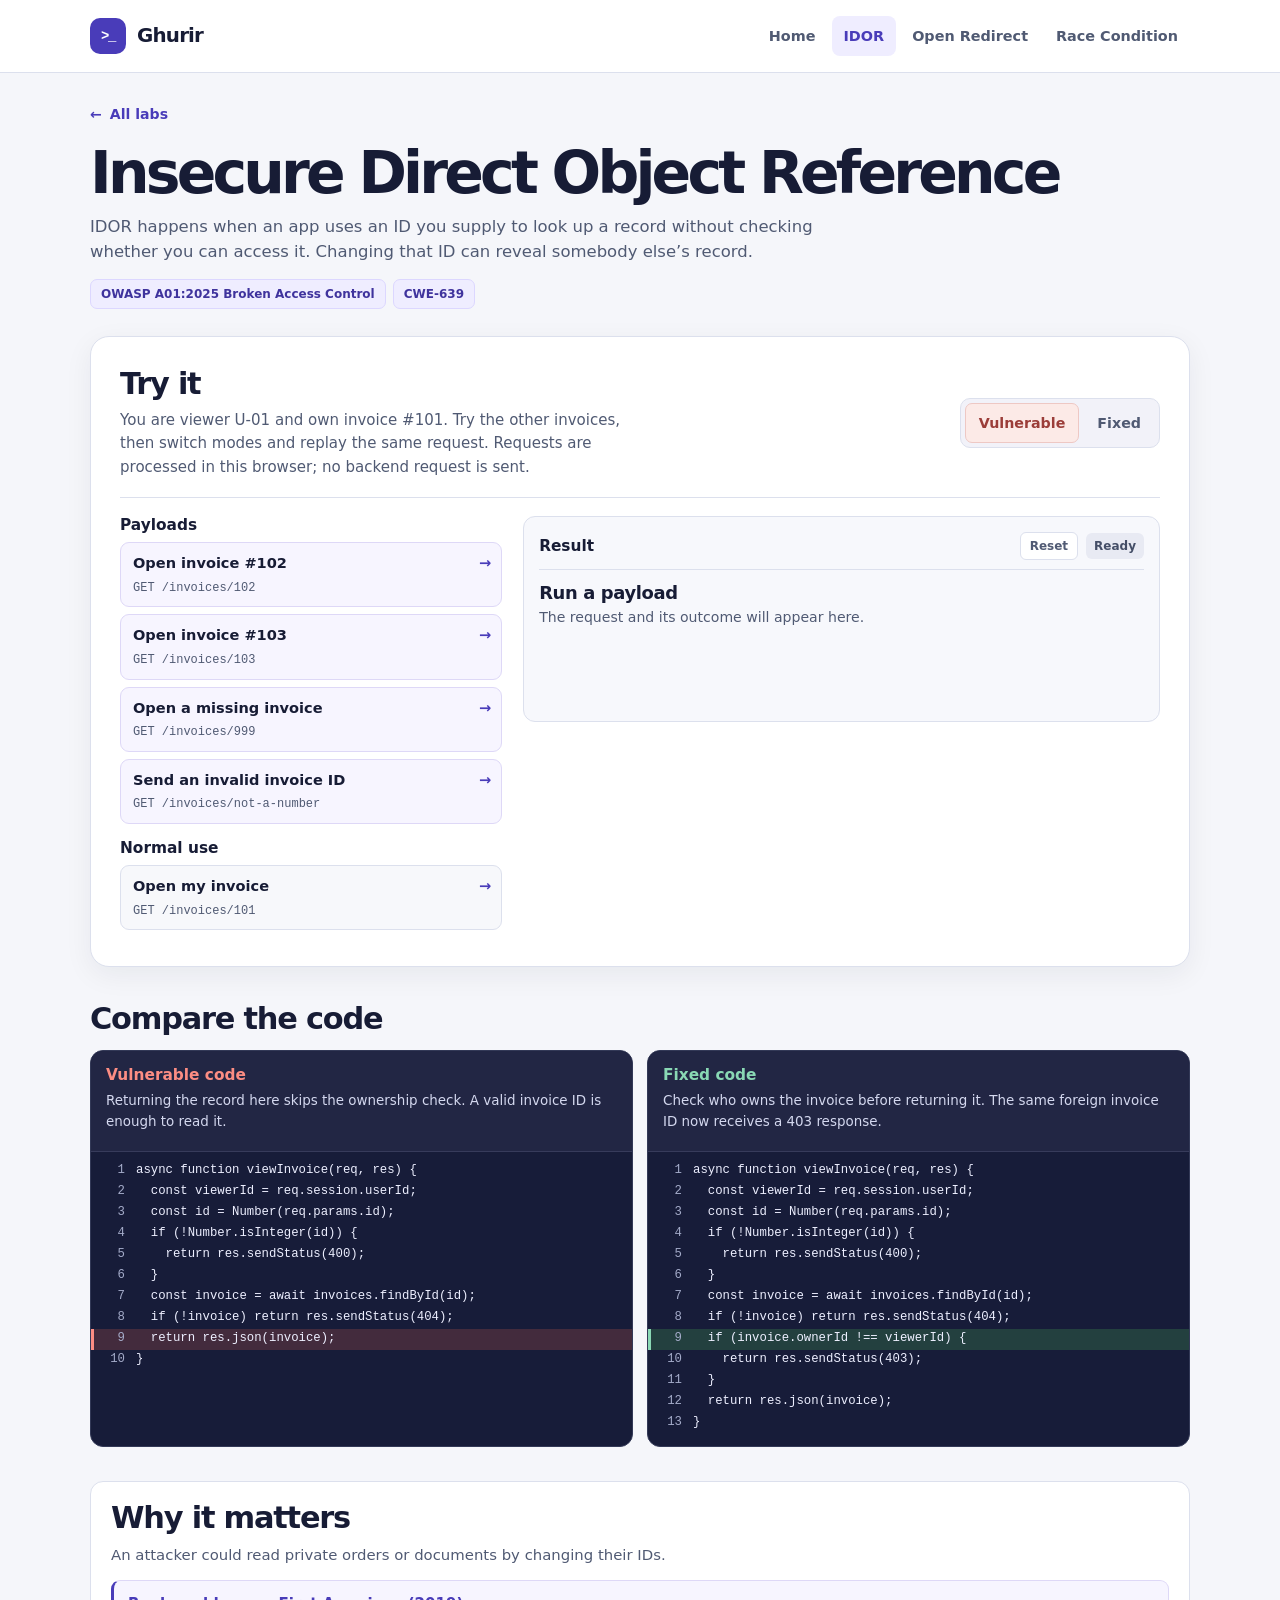
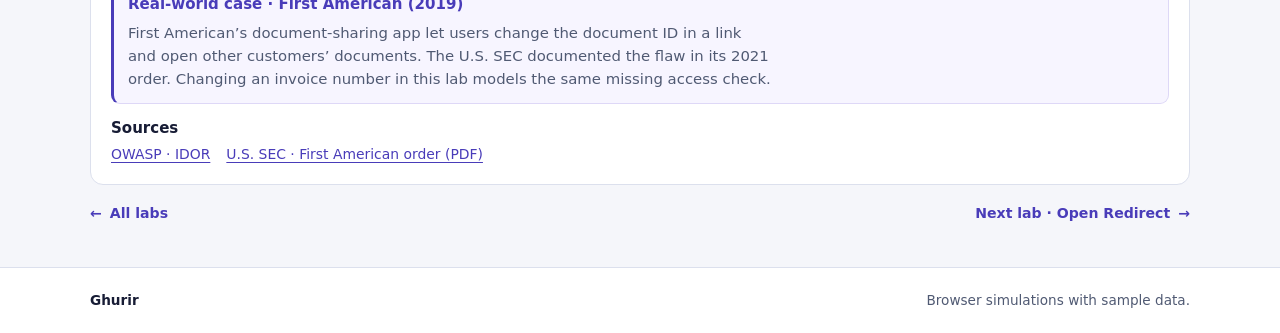
==== idor.html @ 22956009 "Initial commit" ====
<!doctype html>
<html lang="en">
<head>
  <meta charset="utf-8">
  <meta name="viewport" content="width=device-width, initial-scale=1">
  <meta name="description" content="Change an invoice number to see what happens when ownership goes unchecked.">
  <meta name="theme-color" content="#f5f6fa">
  <title>IDOR · Ghurir</title>
  <link rel="icon" type="image/png" href="./assets/icon.png">
  <link rel="stylesheet" href="./assets/styles.css">
  <script defer src="./assets/labs.js"></script>
  <script defer src="./assets/sandbox.js"></script>
</head>
<body>
  <a class="skip-link" href="#main">Skip to content</a>
  <header class="site-header">
    <div class="wrap header-inner">
      <a class="brand" href="./index.html">
        <span class="brand-mark" aria-hidden="true">&gt;_</span>
        <span>Ghurir</span>
      </a>
      <nav class="site-nav" aria-label="Main navigation">
        <a href="./index.html">Home</a>
        <a href="./idor.html" aria-current="page">IDOR</a>
        <a href="./open-redirect.html">Open Redirect</a>
        <a href="./race-condition.html">Race Condition</a>
      </nav>
    </div>
  </header>
  <main id="main" class="wrap lab-page">
    <a class="back-link" href="./index.html#labs"><span aria-hidden="true">←</span> All labs</a>
    <header class="lab-intro">
      <h1>Insecure Direct Object Reference</h1>
      <p>IDOR happens when an app uses an ID you supply to look up a record without checking whether you can access it. Changing that ID can reveal somebody else’s record.</p>
      <ul class="classification" aria-label="Vulnerability classification">
        <li><a href="https://top10.owasp.org/2025/A01_2025-Broken_Access_Control/" target="_blank" rel="noopener">OWASP A01:2025 Broken Access Control</a></li>
        <li><a href="https://cwe.mitre.org/data/definitions/639.html" target="_blank" rel="noopener">CWE-639</a></li>
      </ul>
    </header>

    <section class="sandbox" data-sandbox="idor" data-mode="vulnerable" aria-labelledby="try-title">
      <div class="sandbox-header">
        <div>
          <h2 id="try-title">Try it</h2>
          <p>You are viewer U-01 and own invoice #101. Try the other invoices, then switch modes and replay the same request. Requests are processed in this browser; no backend request is sent.</p>
        </div>
        <div class="mode-picker" role="group" aria-label="Simulation mode">
          <button type="button" data-mode-button="vulnerable" aria-pressed="true">Vulnerable</button>
          <button type="button" data-mode-button="fixed" aria-pressed="false">Fixed</button>
        </div>
      </div>
      <div class="sandbox-grid">
        <div class="actions-panel">
          <h3>Payloads</h3>
          <button type="button" class="payload-button" data-payload="102" data-selected="false">
            <span class="payload-name">Open invoice #102 <span aria-hidden="true">→</span></span>
            <code>GET /invoices/102</code>
          </button>
          <button type="button" class="payload-button" data-payload="103" data-selected="false">
            <span class="payload-name">Open invoice #103 <span aria-hidden="true">→</span></span>
            <code>GET /invoices/103</code>
          </button>
          <button type="button" class="payload-button" data-payload="999" data-selected="false">
            <span class="payload-name">Open a missing invoice <span aria-hidden="true">→</span></span>
            <code>GET /invoices/999</code>
          </button>
          <button type="button" class="payload-button" data-payload="not-a-number" data-selected="false">
            <span class="payload-name">Send an invalid invoice ID <span aria-hidden="true">→</span></span>
            <code>GET /invoices/not-a-number</code>
          </button>
          <h3 class="normal-heading">Normal use</h3>
          <button type="button" class="payload-button normal-button" data-payload="101" data-selected="false">
            <span class="payload-name">Open my invoice <span aria-hidden="true">→</span></span>
            <code>GET /invoices/101</code>
          </button>
        </div>
        <div class="result-panel" data-response aria-busy="false">
          <div class="result-heading">
            <h3>Result</h3>
            <span class="result-tools"><button type="button" class="reset-button" data-reset>Reset</button><span class="badge" data-status data-tone="neutral">Ready</span></span>
          </div>
          <div class="result-summary" role="status" aria-live="polite" aria-atomic="true">
            <h4 data-result-title>Run a payload</h4>
            <p data-result-detail>The request and its outcome will appear here.</p>
          </div>
          <div class="request-panel" data-request hidden>
            <h4 data-request-label>Simulated request</h4>
            <pre><code data-request-text></code></pre>
          </div>
          <div class="result-data" data-result-data></div>
        </div>
      </div>
      <noscript><p class="noscript-note">Enable JavaScript to run the simulation.</p></noscript>
    </section>

    <section class="code-section" aria-labelledby="code-title">
      <h2 id="code-title">Compare the code</h2>
      <div class="code-grid">
        <figure class="code-card" data-code-kind="vulnerable">
          <figcaption>
            <h3>Vulnerable code</h3>
            <p>Returning the record here skips the ownership check. A valid invoice ID is enough to read it.</p>
          </figcaption>
          <pre tabindex="0" aria-label="Vulnerable code example"><code><span class="code-line"><span class="line-number" aria-hidden="true">1</span><span>async function viewInvoice(req, res) {</span></span>
        <span class="code-line"><span class="line-number" aria-hidden="true">2</span><span>  const viewerId = req.session.userId;</span></span>
        <span class="code-line"><span class="line-number" aria-hidden="true">3</span><span>  const id = Number(req.params.id);</span></span>
        <span class="code-line"><span class="line-number" aria-hidden="true">4</span><span>  if (!Number.isInteger(id)) {</span></span>
        <span class="code-line"><span class="line-number" aria-hidden="true">5</span><span>    return res.sendStatus(400);</span></span>
        <span class="code-line"><span class="line-number" aria-hidden="true">6</span><span>  }</span></span>
        <span class="code-line"><span class="line-number" aria-hidden="true">7</span><span>  const invoice = await invoices.findById(id);</span></span>
        <span class="code-line"><span class="line-number" aria-hidden="true">8</span><span>  if (!invoice) return res.sendStatus(404);</span></span>
        <span class="code-line highlighted"><span class="line-number" aria-hidden="true">9</span><span>  return res.json(invoice);</span></span>
        <span class="code-line"><span class="line-number" aria-hidden="true">10</span><span>}</span></span></code></pre>
        </figure>
        <figure class="code-card" data-code-kind="fixed">
          <figcaption>
            <h3>Fixed code</h3>
            <p>Check who owns the invoice before returning it. The same foreign invoice ID now receives a 403 response.</p>
          </figcaption>
          <pre tabindex="0" aria-label="Fixed code example"><code><span class="code-line"><span class="line-number" aria-hidden="true">1</span><span>async function viewInvoice(req, res) {</span></span>
        <span class="code-line"><span class="line-number" aria-hidden="true">2</span><span>  const viewerId = req.session.userId;</span></span>
        <span class="code-line"><span class="line-number" aria-hidden="true">3</span><span>  const id = Number(req.params.id);</span></span>
        <span class="code-line"><span class="line-number" aria-hidden="true">4</span><span>  if (!Number.isInteger(id)) {</span></span>
        <span class="code-line"><span class="line-number" aria-hidden="true">5</span><span>    return res.sendStatus(400);</span></span>
        <span class="code-line"><span class="line-number" aria-hidden="true">6</span><span>  }</span></span>
        <span class="code-line"><span class="line-number" aria-hidden="true">7</span><span>  const invoice = await invoices.findById(id);</span></span>
        <span class="code-line"><span class="line-number" aria-hidden="true">8</span><span>  if (!invoice) return res.sendStatus(404);</span></span>
        <span class="code-line highlighted"><span class="line-number" aria-hidden="true">9</span><span>  if (invoice.ownerId !== viewerId) {</span></span>
        <span class="code-line"><span class="line-number" aria-hidden="true">10</span><span>    return res.sendStatus(403);</span></span>
        <span class="code-line"><span class="line-number" aria-hidden="true">11</span><span>  }</span></span>
        <span class="code-line"><span class="line-number" aria-hidden="true">12</span><span>  return res.json(invoice);</span></span>
        <span class="code-line"><span class="line-number" aria-hidden="true">13</span><span>}</span></span></code></pre>
        </figure>
      </div>
    </section>

    <section class="impact-section" aria-labelledby="impact-title">
      <h2 id="impact-title">Why it matters</h2>
      <p>An attacker could read private orders or documents by changing their IDs.</p>
      <section class="case-study" id="real-world-case" aria-labelledby="case-title">
        <h3 id="case-title">Real-world case · First American (2019)</h3>
        <p>First American’s document-sharing app let users change the document ID in a link and open other customers’ documents. The U.S. SEC documented the flaw in its 2021 order. Changing an invoice number in this lab models the same missing access check.</p>
      </section>
      <h3>Sources</h3>
      <ul class="sources">
        <li><a href="https://community.owasp.org/attacks/insecure_direct_object_reference" target="_blank" rel="noopener">OWASP · IDOR</a></li>
        <li><a href="https://www.sec.gov/files/litigation/admin/2021/34-92176.pdf" target="_blank" rel="noopener">U.S. SEC · First American order (PDF)</a></li>
      </ul>
    </section>
    <nav class="lab-footer" aria-label="Lab navigation">
      <a class="text-link" href="./index.html#labs"><span aria-hidden="true">←</span> All labs</a>
      <a class="text-link" href="./open-redirect.html">Next lab · Open Redirect <span aria-hidden="true">→</span></a>
    </nav>
  </main>
  <footer class="site-footer">
    <div class="wrap footer-inner">
      <a class="footer-brand" href="./index.html">Ghurir</a>
      <span>Browser simulations with sample data.</span>
    </div>
  </footer>
</body>
</html>
---- assets/styles.css ----
:root {
  color-scheme: light;
  --background: #f5f6fa;
  --surface: #ffffff;
  --ink: #171c35;
  --muted: #505a73;
  --line: #dce0ed;
  --brand: #493cb9;
  --brand-light: #efedff;
  --navy: #171c39;
  --positive: #176649;
  --positive-background: #e1f5ec;
  --negative: #9b3d39;
  --negative-background: #fceae7;
  --shadow: 0 8px 28px #151a3510;
  --mono: "IBM Plex Mono", ui-monospace, "Cascadia Mono", Consolas, monospace;
}

* {
  box-sizing: border-box;
}

html {
  scroll-behavior: smooth;
}

body {
  margin: 0;
  color: var(--ink);
  background: var(--background);
  font-family: Inter, system-ui, -apple-system, BlinkMacSystemFont, sans-serif;
  font-size: 1rem;
  line-height: 1.55;
}

button {
  font: inherit;
}

a {
  color: var(--brand);
  text-underline-offset: 0.2em;
}

h1, h2, h3, h4, p {
  margin: 0;
}

code, pre {
  font-family: var(--mono);
}

:focus-visible {
  outline: 3px solid #6758ef;
  outline-offset: 4px;
}

.wrap {
  width: min(1100px, calc(100% - 64px));
  margin-inline: auto;
}

.skip-link {
  position: fixed;
  top: 12px;
  left: 12px;
  z-index: 2;
  padding: 10px 16px;
  border-radius: 8px;
  background: var(--surface);
  transform: translateY(-160%);
}

.skip-link:focus {
  transform: translateY(0);
}

.site-header {
  background: var(--surface);
  border-bottom: 1px solid var(--line);
}

.header-inner {
  display: flex;
  min-height: 72px;
  align-items: center;
  justify-content: space-between;
  gap: 16px;
}

.brand {
  display: inline-flex;
  align-items: center;
  gap: 11px;
  color: var(--ink);
  font-weight: 780;
  font-size: 1.24rem;
  letter-spacing: -0.04em;
  text-decoration: none;
}

.brand-mark {
  display: grid;
  place-items: center;
  width: 36px;
  height: 36px;
  border-radius: 10px;
  color: #fff;
  background: var(--brand);
  font: 700 0.87rem var(--mono);
  letter-spacing: -0.1em;
}

.site-nav {
  display: flex;
  align-items: center;
  gap: 4px;
}

.site-nav a {
  display: block;
  padding: 9px 12px;
  border-radius: 8px;
  color: var(--muted);
  font-size: 0.9rem;
  font-weight: 650;
  text-decoration: none;
  white-space: nowrap;
}

.site-nav a:hover,
.site-nav a[aria-current="page"] {
  color: var(--brand);
  background: var(--brand-light);
}

.home {
  padding-top: 40px;
  padding-bottom: 60px;
}

.hero {
  display: grid;
  grid-template-columns: minmax(0, 1.1fr) minmax(0, 1fr);
  align-items: center;
  gap: clamp(24px, 5vw, 70px);
  position: relative;
  padding: clamp(30px, 5.2vw, 68px);
  overflow: hidden;
  border-radius: 26px;
  color: #fff;
  background:
    radial-gradient(ellipse at 94% 9%, #474379 0%, transparent 58%),
    linear-gradient(115deg, #15192f, #222144);
  box-shadow: 0 14px 40px #171c3921;
}

.hero::after {
  content: "";
  position: absolute;
  inset: 0 0 0 50%;
  background:
    linear-gradient(#eeebff09 1px, transparent 1px),
    linear-gradient(90deg, #eeebff09 1px, transparent 1px);
  background-size: 28px 28px;
  pointer-events: none;
}

.hero-copy, .hero-example {
  position: relative;
  z-index: 1;
}

.hero-label {
  margin-bottom: 11px;
  color: #cfc9ff;
  font-size: 0.82rem;
  font-weight: 750;
  letter-spacing: 0.13em;
  text-transform: uppercase;
}

.hero h1 {
  color: #f9f8ff;
  font-size: clamp(3rem, 6.1vw, 5rem);
  line-height: 0.99;
  font-weight: 760;
  letter-spacing: -0.07em;
}

.hero-copy > p:not(.hero-label) {
  max-width: 360px;
  margin-top: 19px;
  color: #d8d9ef;
  font-size: 1.02rem;
}

.button {
  display: inline-flex;
  min-height: 46px;
  align-items: center;
  justify-content: center;
  gap: 13px;
  padding: 10px 17px;
  border-radius: 9px;
  font-weight: 750;
  text-decoration: none;
}

.hero-button {
  margin-top: 25px;
  color: #24204f;
  background: #d6d0ff;
}

.hero-button:hover {
  background: #eeebff;
}

.hero-example {
  min-width: 0;
  padding: clamp(15px, 2.2vw, 24px);
  border: 1px solid #a9a3e34a;
  border-radius: 19px;
  background: #1c1d38;
  box-shadow: 0 12px 30px #0d10284d;
}

.hero-example-label {
  margin-bottom: 12px;
  color: #dcdaf0;
  font-size: 0.88rem;
  font-weight: 670;
}

.hero-request {
  display: block;
  padding: 12px;
  overflow-wrap: anywhere;
  border: 1px solid #444361;
  border-radius: 10px;
  background: #15172d;
  color: #f1efff;
  font-size: 0.88rem;
}

.hero-request span {
  margin-right: 6px;
  color: #c5bbff;
  font-weight: 740;
}

.hero-outcomes {
  display: grid;
  grid-template-columns: repeat(2, minmax(0, 1fr));
  gap: 12px;
  margin-top: 16px;
}

.hero-outcome {
  padding: 12px;
  border: 1px solid #464465;
  border-radius: 10px;
  background: #292844;
}

.hero-outcome > span,
.hero-outcome strong,
.hero-outcome p {
  display: block;
}

.hero-outcome > span {
  color: #e5e3f8;
  font-size: 0.78rem;
  font-weight: 690;
}

.hero-outcome strong {
  margin-top: 5px;
  font: 750 clamp(0.76rem, 1.3vw, 0.99rem) var(--mono);
}

.hero-open {
  color: #ffb1a7;
}

.hero-blocked {
  color: #a1e5c9;
}

.hero-outcome p {
  margin-top: 7px;
  color: #cecee4;
  font-size: 0.78rem;
  line-height: 1.4;
}

.lab-list {
  margin-top: 42px;
  scroll-margin-top: 24px;
}

.lab-list h2,
.code-section > h2,
.impact-section h2,
.sandbox h2 {
  font-size: clamp(1.45rem, 2.5vw, 1.9rem);
  line-height: 1.2;
  letter-spacing: -0.04em;
}

.lab-grid {
  display: grid;
  grid-template-columns: repeat(3, minmax(0, 1fr));
  gap: 15px;
  margin-top: 16px;
}

.lab-card {
  --card-accent: #4c3fb6;
  --card-fill: #efedff;
  display: grid;
  grid-template-columns: minmax(0, 1fr) auto;
  align-content: start;
  align-items: center;
  gap: 10px 8px;
  min-width: 0;
  min-height: 224px;
  padding: 21px;
  border: 1px solid var(--line);
  border-radius: 15px;
  background: var(--surface);
  color: var(--ink);
  text-decoration: none;
  box-shadow: var(--shadow);
  transition: border-color 150ms ease, transform 150ms ease;
}

.lab-card[data-card="open-redirect"] {
  --card-accent: #135d74;
  --card-fill: #e0f4f8;
}

.lab-card[data-card="race-condition"] {
  --card-accent: #805322;
  --card-fill: #fbf0dc;
}

.lab-card:hover {
  border-color: var(--card-accent);
  transform: translateY(-2px);
}

.lab-symbol {
  display: grid;
  place-items: center;
  width: 47px;
  height: 43px;
  border-radius: 9px;
  background: var(--card-fill);
  color: var(--card-accent);
  font: 750 0.92rem var(--mono);
}

.card-cwe {
  color: var(--muted);
  font: 640 0.75rem var(--mono);
}

.lab-card h3, .lab-card p, .card-link {
  grid-column: 1 / -1;
}

.lab-card h3 {
  margin-top: 4px;
  font-size: 1.24rem;
  line-height: 1.15;
  letter-spacing: -0.035em;
}

.lab-card p {
  color: var(--muted);
  font-size: 0.93rem;
}

.card-link {
  display: inline-flex;
  align-items: center;
  gap: 7px;
  margin-top: 3px;
  color: var(--card-accent);
  font-size: 0.88rem;
  font-weight: 740;
}

.lab-page {
  padding-top: 29px;
  padding-bottom: 42px;
}

.back-link, .text-link {
  display: inline-flex;
  align-items: center;
  gap: 8px;
  font-size: 0.88rem;
  font-weight: 690;
  text-decoration: none;
}

.text-link:hover, .back-link:hover {
  text-decoration: underline;
}

.lab-intro {
  margin-top: 16px;
  margin-bottom: 27px;
}

.lab-intro h1 {
  margin-bottom: 9px;
  font-size: clamp(2rem, 5.3vw, 3.65rem);
  line-height: 1.06;
  letter-spacing: -0.065em;
}

.lab-intro > p {
  max-width: 740px;
  color: var(--muted);
  font-size: 1.03rem;
}

.classification {
  display: flex;
  flex-wrap: wrap;
  gap: 7px;
  margin: 14px 0 0;
  padding: 0;
  list-style: none;
}

.classification a {
  display: inline-block;
  padding: 5px 10px;
  border: 1px solid #dcd7ff;
  border-radius: 7px;
  background: var(--brand-light);
  color: #3f339d;
  font-size: 0.75rem;
  font-weight: 690;
  text-decoration: none;
}

.classification a:hover {
  text-decoration: underline;
}

.sandbox {
  padding: clamp(15px, 2.5vw, 29px);
  border: 1px solid var(--line);
  border-radius: 19px;
  background: var(--surface);
  box-shadow: var(--shadow);
}

.sandbox-header {
  display: flex;
  align-items: center;
  justify-content: space-between;
  gap: 18px;
  padding-bottom: 18px;
  margin-bottom: 18px;
  border-bottom: 1px solid var(--line);
}

.sandbox-header p {
  max-width: 535px;
  margin-top: 6px;
  color: var(--muted);
  font-size: 0.94rem;
}

.mode-picker {
  display: inline-flex;
  gap: 4px;
  flex-shrink: 0;
  padding: 4px;
  border: 1px solid var(--line);
  border-radius: 10px;
  background: #f2f2f9;
}

.mode-picker button {
  min-height: 40px;
  padding: 7px 13px;
  border: 1px solid transparent;
  border-radius: 7px;
  background: transparent;
  color: var(--muted);
  cursor: pointer;
  font-size: 0.89rem;
  font-weight: 740;
}

.mode-picker button:hover {
  color: var(--ink);
}

.mode-picker button[aria-pressed="true"] {
  border-color: #eec8c4;
  background: var(--negative-background);
  color: var(--negative);
}

.mode-picker button[data-mode-button="fixed"][aria-pressed="true"] {
  border-color: #c0e6d5;
  background: var(--positive-background);
  color: var(--positive);
}

.sandbox-grid {
  display: grid;
  grid-template-columns: minmax(220px, 0.75fr) minmax(0, 1.25fr);
  gap: clamp(13px, 2.1vw, 21px);
  align-items: start;
}

.actions-panel h3, .result-heading h3 {
  font-size: 0.96rem;
  line-height: 1.2;
}

.actions-panel h3 {
  margin-bottom: 8px;
}

.actions-panel .normal-heading {
  margin-top: 15px;
}

.payload-button {
  display: flex;
  flex-direction: column;
  gap: 4px;
  width: 100%;
  min-height: 59px;
  padding: 9px 10px 9px 12px;
  margin-block: 0 7px;
  border: 1px solid #ded8f7;
  border-radius: 9px;
  background: #f7f5ff;
  color: var(--ink);
  cursor: pointer;
  text-align: left;
}

.payload-button:hover, .payload-button[data-selected="true"] {
  border-color: #8777dc;
  background: var(--brand-light);
}

.payload-button.normal-button {
  border-color: var(--line);
  background: #f7f8fb;
}

.payload-button.normal-button:hover, .payload-button.normal-button[data-selected="true"] {
  border-color: #96a1be;
  background: #eef1f8;
}

.payload-name {
  display: flex;
  justify-content: space-between;
  gap: 8px;
  width: 100%;
  font-size: 0.91rem;
  font-weight: 730;
}

.payload-name > span {
  color: var(--brand);
}

.payload-button code {
  max-width: 100%;
  color: var(--muted);
  font-size: 0.75rem;
  overflow-wrap: anywhere;
}

.result-panel {
  min-width: 0;
  min-height: 206px;
  padding: 15px;
  border: 1px solid var(--line);
  border-radius: 12px;
  background: #f7f8fc;
}

.result-heading {
  display: flex;
  justify-content: space-between;
  align-items: center;
  gap: 10px;
  padding-bottom: 9px;
  border-bottom: 1px solid var(--line);
}

.badge {
  padding: 4px 8px;
  border-radius: 6px;
  background: #e8eaf3;
  color: #444e67;
  font-size: 0.75rem;
  font-weight: 750;
  text-align: center;
}

.badge[data-tone="allowed"], .badge[data-tone="blocked"] {
  color: var(--positive);
  background: var(--positive-background);
}

.badge[data-tone="exposed"] {
  color: var(--negative);
  background: var(--negative-background);
}

.result-summary {
  padding-top: 12px;
}

.result-summary h4 {
  font-size: 1.12rem;
  line-height: 1.25;
  letter-spacing: -0.02em;
}

.result-summary p {
  margin-top: 3px;
  color: var(--muted);
  font-size: 0.88rem;
}

.request-panel {
  margin-top: 12px;
}

.request-panel h4, .event-log h4 {
  color: var(--muted);
  font-size: 0.78rem;
  font-weight: 700;
}

.request-panel pre {
  margin: 4px 0 0;
  padding: 8px 10px;
  border: 1px solid var(--line);
  border-radius: 7px;
  background: var(--surface);
  color: #282356;
  font-size: 0.74rem;
  white-space: pre-wrap;
  overflow-wrap: anywhere;
}

.response-exchange {
  margin-top: 12px;
}

.exchange-block h4 {
  margin-bottom: 4px;
  color: var(--muted);
  font-size: 0.78rem;
  font-weight: 700;
}

.exchange-block pre {
  margin: 0 0 6px;
  padding: 8px 10px;
  overflow: auto;
  border: 1px solid var(--line);
  border-radius: 7px;
  background: var(--surface);
  color: #282356;
  font-size: 0.74rem;
  white-space: pre-wrap;
  overflow-wrap: anywhere;
}

.facts {
  display: grid;
  grid-template-columns: repeat(3, minmax(0, 1fr));
  gap: 6px;
  margin: 12px 0 0;
}

.facts > div {
  min-width: 0;
  padding: 7px 8px;
  border: 1px solid var(--line);
  border-radius: 7px;
  background: var(--surface);
}

.facts dt {
  color: var(--muted);
  font-size: 0.72rem;
}

.facts dd {
  margin: 2px 0 0;
  font-size: 0.9rem;
  font-weight: 720;
  overflow-wrap: anywhere;
}

.event-log {
  margin-top: 12px;
}

.event-log ol {
  margin: 3px 0 0;
  padding-left: 19px;
  color: #353d56;
  font-size: 0.83rem;
}

.event-log li + li {
  margin-top: 2px;
}

.noscript-note {
  margin-top: 13px;
  color: var(--negative);
  font-size: 0.9rem;
}

.code-section, .impact-section {
  margin-top: 34px;
}

.code-grid {
  display: grid;
  grid-template-columns: repeat(2, minmax(0, 1fr));
  gap: 14px;
  margin-top: 12px;
}

.code-card {
  --code-accent: #fc8d83;
  --code-highlight: #432b3d;
  display: flex;
  min-width: 0;
  flex-direction: column;
  margin: 0;
  border: 1px solid #333957;
  border-radius: 13px;
  background: var(--navy);
  color: #edefff;
}

.code-card[data-code-kind="fixed"] {
  --code-accent: #89d8b4;
  --code-highlight: #23403f;
}

.code-card figcaption {
  min-height: 101px;
  padding: 13px 15px 10px;
  border-bottom: 1px solid #373b5b;
  background: #222644;
  border-radius: 12px 12px 0 0;
}

.code-card h3 {
  color: var(--code-accent);
  font-size: 0.96rem;
}

.code-card figcaption p {
  margin-top: 3px;
  color: #d4d8ef;
  font-size: 0.84rem;
}

.code-card pre {
  flex: 1;
  overflow: auto;
  margin: 0;
  padding: 9px 0 12px;
  font-size: 0.77rem;
  white-space: normal;
}

.code-card pre:focus-visible {
  outline-offset: -3px;
}

.code-card pre > code {
  display: block;
  width: max-content;
  min-width: 100%;
}

.code-line {
  display: flex;
  gap: 11px;
  min-height: 21px;
  align-items: baseline;
  padding-right: 13px;
}

.code-line.highlighted {
  background: var(--code-highlight);
  box-shadow: inset 3px 0 0 var(--code-accent);
}

.line-number {
  flex: 0 0 34px;
  padding-left: 5px;
  color: #a4abc9;
  text-align: right;
  user-select: none;
}

.code-line > span:last-child {
  white-space: pre;
}

.impact-section {
  padding: 18px 20px;
  border: 1px solid var(--line);
  border-radius: 13px;
  background: var(--surface);
}

.impact-section p {
  max-width: 68ch;
  margin-top: 8px;
  color: var(--muted);
  font-size: 0.93rem;
}

.impact-section h3 {
  margin-top: 13px;
  font-size: 0.94rem;
}

.case-study {
  margin-top: 13px;
  padding: 12px 14px;
  border: 1px solid #ded8f7;
  border-inline-start: 3px solid var(--brand);
  border-radius: 9px;
  background: #f7f5ff;
}

.impact-section .case-study h3 {
  margin-top: 0;
  color: var(--brand);
}

.impact-section .case-study p {
  margin-top: 5px;
}

.sources {
  display: flex;
  flex-wrap: wrap;
  gap: 4px 16px;
  margin: 4px 0 0;
  padding: 0;
  list-style: none;
  font-size: 0.87rem;
}

.lab-footer {
  display: flex;
  flex-wrap: wrap;
  justify-content: space-between;
  gap: 12px;
  margin-top: 18px;
}

.site-footer {
  border-top: 1px solid var(--line);
  background: var(--surface);
}

.footer-inner {
  display: flex;
  flex-wrap: wrap;
  align-items: center;
  justify-content: space-between;
  gap: 5px 14px;
  min-height: 65px;
  padding-block: 13px;
  color: var(--muted);
  font-size: 0.85rem;
}

.footer-brand {
  color: var(--ink);
  font-weight: 740;
  text-decoration: none;
}

@media (max-width: 800px) {
  .wrap {
    width: calc(100% - 38px);
  }

  .hero {
    gap: 24px;
    padding: 28px;
  }

  .hero h1 {
    font-size: clamp(2.7rem, 6.9vw, 4rem);
  }

  .lab-card {
    padding: 16px;
  }

  .code-grid {
    grid-template-columns: 1fr;
  }

  .code-card figcaption {
    min-height: 0;
  }
}

@media (max-width: 640px) {
  .wrap {
    width: calc(100% - 28px);
  }

  .header-inner {
    flex-wrap: wrap;
    justify-content: flex-start;
    gap: 7px;
    padding-block: 10px;
  }

  .site-nav {
    flex-wrap: wrap;
    gap: 1px;
  }

  .site-nav a {
    padding: 7px 8px;
    font-size: 0.79rem;
  }

  .home {
    padding-top: 18px;
    padding-bottom: 35px;
  }

  .hero {
    grid-template-columns: 1fr;
    padding: 23px 18px 18px;
    border-radius: 18px;
  }

  .hero::after {
    inset: 40% 0 0 0;
  }

  .hero-copy > p:not(.hero-label) {
    margin-top: 14px;
  }

  .hero-button {
    margin-top: 16px;
  }

  .lab-list {
    margin-top: 29px;
  }

  .lab-grid, .sandbox-grid {
    grid-template-columns: 1fr;
  }

  .lab-card {
    min-height: auto;
    gap: 7px;
  }

  .sandbox-header {
    flex-direction: column;
    align-items: flex-start;
    gap: 12px;
  }

  .code-section, .impact-section {
    margin-top: 24px;
  }

  .lab-page {
    padding-top: 17px;
  }
}

@media (prefers-reduced-motion: reduce) {
  html {
    scroll-behavior: auto;
  }

  .lab-card {
    transition: none;
  }
}

.result-tools {
  display: inline-flex;
  align-items: center;
  gap: 8px;
}

.reset-button {
  min-height: 28px;
  padding: 3px 9px;
  border: 1px solid var(--line);
  border-radius: 6px;
  background: var(--surface);
  color: var(--muted);
  cursor: pointer;
  font-size: 0.75rem;
  font-weight: 700;
}

.reset-button:hover {
  border-color: #96a1be;
  color: var(--ink);
}
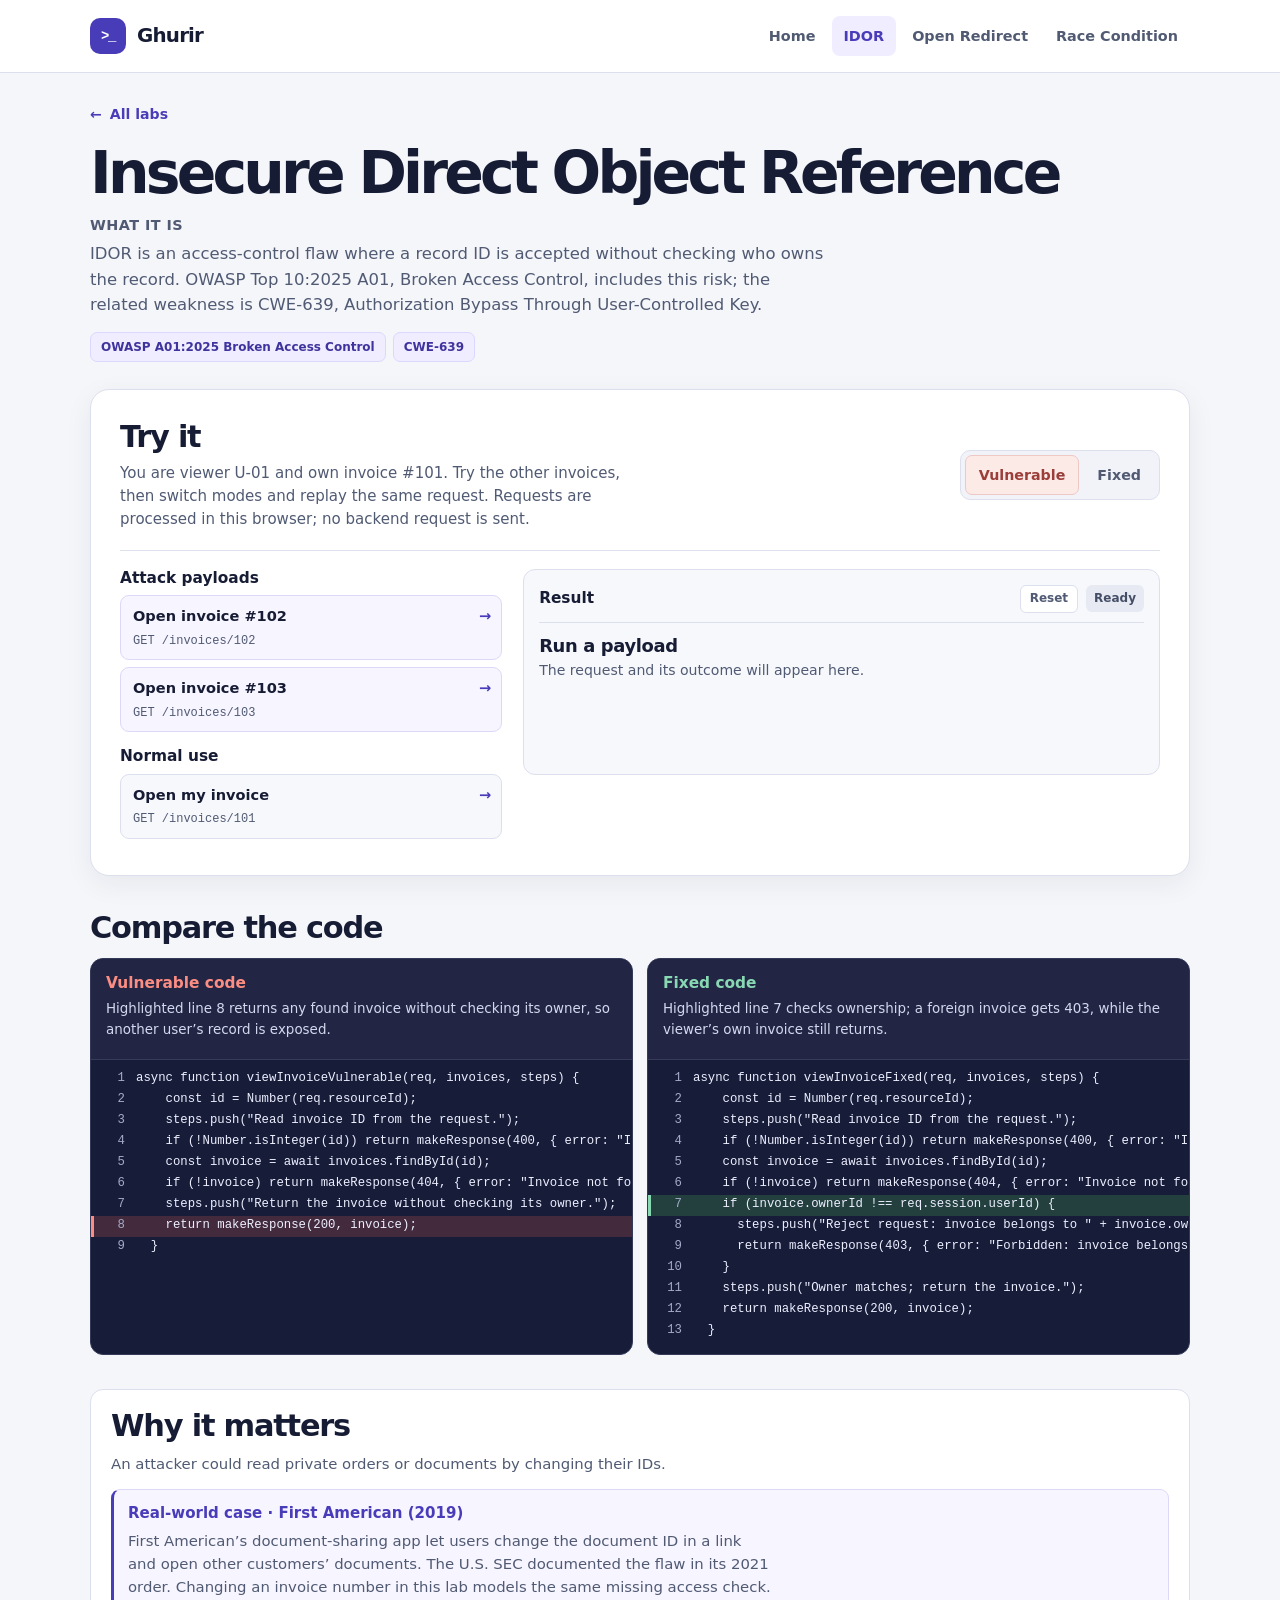
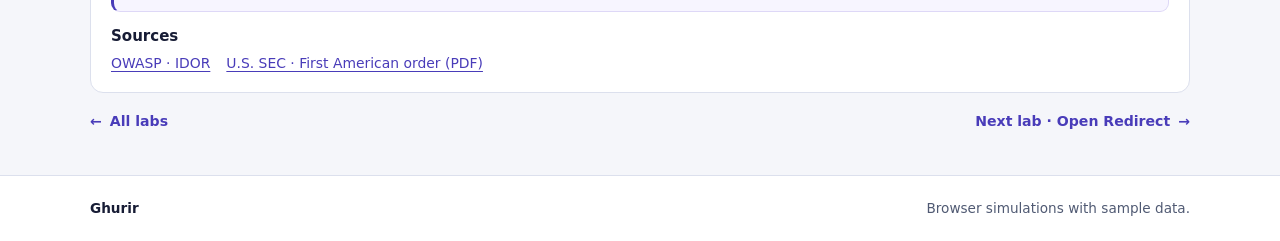
==== commit b381896e: "Update project files" ====
--- a/idor.html
+++ b/idor.html
@@ -31,7 +31,8 @@
     <a class="back-link" href="./index.html#labs"><span aria-hidden="true">←</span> All labs</a>
     <header class="lab-intro">
       <h1>Insecure Direct Object Reference</h1>
-      <p>IDOR happens when an app uses an ID you supply to look up a record without checking whether you can access it. Changing that ID can reveal somebody else’s record.</p>
+      <h2>What it is</h2>
+      <p>IDOR is an access-control flaw where a record ID is accepted without checking who owns the record. OWASP Top 10:2025 A01, Broken Access Control, includes this risk; the related weakness is CWE-639, Authorization Bypass Through User-Controlled Key.</p>
       <ul class="classification" aria-label="Vulnerability classification">
         <li><a href="https://top10.owasp.org/2025/A01_2025-Broken_Access_Control/" target="_blank" rel="noopener">OWASP A01:2025 Broken Access Control</a></li>
         <li><a href="https://cwe.mitre.org/data/definitions/639.html" target="_blank" rel="noopener">CWE-639</a></li>
@@ -51,7 +52,7 @@
       </div>
       <div class="sandbox-grid">
         <div class="actions-panel">
-          <h3>Payloads</h3>
+          <h3>Attack payloads</h3>
           <button type="button" class="payload-button" data-payload="102" data-selected="false">
             <span class="payload-name">Open invoice #102 <span aria-hidden="true">→</span></span>
             <code>GET /invoices/102</code>
@@ -59,14 +60,6 @@
           <button type="button" class="payload-button" data-payload="103" data-selected="false">
             <span class="payload-name">Open invoice #103 <span aria-hidden="true">→</span></span>
             <code>GET /invoices/103</code>
-          </button>
-          <button type="button" class="payload-button" data-payload="999" data-selected="false">
-            <span class="payload-name">Open a missing invoice <span aria-hidden="true">→</span></span>
-            <code>GET /invoices/999</code>
-          </button>
-          <button type="button" class="payload-button" data-payload="not-a-number" data-selected="false">
-            <span class="payload-name">Send an invalid invoice ID <span aria-hidden="true">→</span></span>
-            <code>GET /invoices/not-a-number</code>
           </button>
           <h3 class="normal-heading">Normal use</h3>
           <button type="button" class="payload-button normal-button" data-payload="101" data-selected="false">
@@ -99,37 +92,16 @@
         <figure class="code-card" data-code-kind="vulnerable">
           <figcaption>
             <h3>Vulnerable code</h3>
-            <p>Returning the record here skips the ownership check. A valid invoice ID is enough to read it.</p>
+            <p>Highlighted line 8 returns any found invoice without checking its owner, so another user’s record is exposed.</p>
           </figcaption>
-          <pre tabindex="0" aria-label="Vulnerable code example"><code><span class="code-line"><span class="line-number" aria-hidden="true">1</span><span>async function viewInvoice(req, res) {</span></span>
-        <span class="code-line"><span class="line-number" aria-hidden="true">2</span><span>  const viewerId = req.session.userId;</span></span>
-        <span class="code-line"><span class="line-number" aria-hidden="true">3</span><span>  const id = Number(req.params.id);</span></span>
-        <span class="code-line"><span class="line-number" aria-hidden="true">4</span><span>  if (!Number.isInteger(id)) {</span></span>
-        <span class="code-line"><span class="line-number" aria-hidden="true">5</span><span>    return res.sendStatus(400);</span></span>
-        <span class="code-line"><span class="line-number" aria-hidden="true">6</span><span>  }</span></span>
-        <span class="code-line"><span class="line-number" aria-hidden="true">7</span><span>  const invoice = await invoices.findById(id);</span></span>
-        <span class="code-line"><span class="line-number" aria-hidden="true">8</span><span>  if (!invoice) return res.sendStatus(404);</span></span>
-        <span class="code-line highlighted"><span class="line-number" aria-hidden="true">9</span><span>  return res.json(invoice);</span></span>
-        <span class="code-line"><span class="line-number" aria-hidden="true">10</span><span>}</span></span></code></pre>
+          <pre tabindex="0" aria-label="Vulnerable code example"><code data-executable-code="vulnerable" data-highlight-line="8"></code></pre>
         </figure>
         <figure class="code-card" data-code-kind="fixed">
           <figcaption>
             <h3>Fixed code</h3>
-            <p>Check who owns the invoice before returning it. The same foreign invoice ID now receives a 403 response.</p>
+            <p>Highlighted line 7 checks ownership; a foreign invoice gets 403, while the viewer’s own invoice still returns.</p>
           </figcaption>
-          <pre tabindex="0" aria-label="Fixed code example"><code><span class="code-line"><span class="line-number" aria-hidden="true">1</span><span>async function viewInvoice(req, res) {</span></span>
-        <span class="code-line"><span class="line-number" aria-hidden="true">2</span><span>  const viewerId = req.session.userId;</span></span>
-        <span class="code-line"><span class="line-number" aria-hidden="true">3</span><span>  const id = Number(req.params.id);</span></span>
-        <span class="code-line"><span class="line-number" aria-hidden="true">4</span><span>  if (!Number.isInteger(id)) {</span></span>
-        <span class="code-line"><span class="line-number" aria-hidden="true">5</span><span>    return res.sendStatus(400);</span></span>
-        <span class="code-line"><span class="line-number" aria-hidden="true">6</span><span>  }</span></span>
-        <span class="code-line"><span class="line-number" aria-hidden="true">7</span><span>  const invoice = await invoices.findById(id);</span></span>
-        <span class="code-line"><span class="line-number" aria-hidden="true">8</span><span>  if (!invoice) return res.sendStatus(404);</span></span>
-        <span class="code-line highlighted"><span class="line-number" aria-hidden="true">9</span><span>  if (invoice.ownerId !== viewerId) {</span></span>
-        <span class="code-line"><span class="line-number" aria-hidden="true">10</span><span>    return res.sendStatus(403);</span></span>
-        <span class="code-line"><span class="line-number" aria-hidden="true">11</span><span>  }</span></span>
-        <span class="code-line"><span class="line-number" aria-hidden="true">12</span><span>  return res.json(invoice);</span></span>
-        <span class="code-line"><span class="line-number" aria-hidden="true">13</span><span>}</span></span></code></pre>
+          <pre tabindex="0" aria-label="Fixed code example"><code data-executable-code="fixed" data-highlight-line="7"></code></pre>
         </figure>
       </div>
     </section>
--- a/assets/styles.css
+++ b/assets/styles.css
@@ -424,6 +424,15 @@
   letter-spacing: -0.065em;
 }
 
+.lab-intro h2 {
+  margin: 0 0 5px;
+  color: var(--muted);
+  font-size: 0.9rem;
+  font-weight: 720;
+  letter-spacing: 0.03em;
+  text-transform: uppercase;
+}
+
 .lab-intro > p {
   max-width: 740px;
   color: var(--muted);
